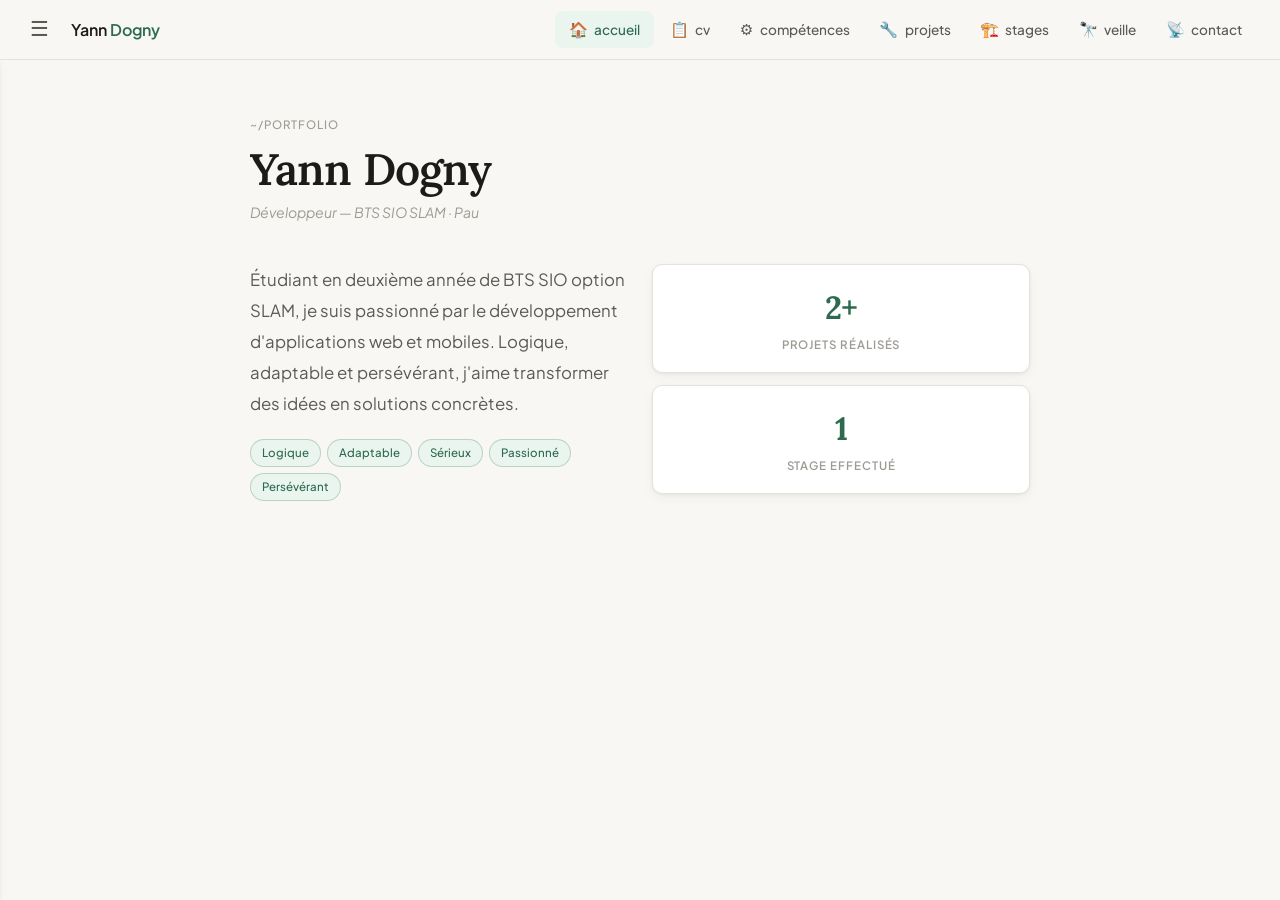
==== index.html @ 481c066d "site" ====
<!DOCTYPE html>
<html lang="fr">
<head>
  <meta charset="UTF-8"/>
  <meta name="viewport" content="width=device-width, initial-scale=1.0"/>
  <title>Portfolio — Yann Dogny</title>
  <link rel="stylesheet" href="style.css"/>

</head>
<body>

<!-- TOPBAR -->
<header class="topbar">
  <button class="sidebar-toggle" onclick="toggleSidebar()" aria-label="Menu">☰</button>
  <a href="index.html" class="topbar-brand">Yann <span>Dogny</span></a>
  <ul class="topbar-nav">
<li><a href="index.html" class="active"><span class="nav-icon">🏠</span>accueil</a></li>
<li><a href="pages/cv.html" class=""><span class="nav-icon">📋</span>cv</a></li>
<li><a href="pages/competences.html" class=""><span class="nav-icon">⚙️</span>compétences</a></li>
<li><a href="pages/projets.html" class=""><span class="nav-icon">🔧</span>projets</a></li>
<li><a href="pages/stages.html" class=""><span class="nav-icon">🏗️</span>stages</a></li>
<li><a href="pages/veille.html" class=""><span class="nav-icon">🔭</span>veille</a></li>
<li><a href="pages/contact.html" class=""><span class="nav-icon">📡</span>contact</a></li>
  </ul>
</header>

<!-- SIDEBAR OVERLAY -->
<div class="sidebar-overlay" id="overlay"></div>

<!-- SIDEBAR DRAWER -->
<nav class="sidebar" id="sidebar">
  <div class="sidebar-section-label">Navigation</div>
  <a href="index.html" class="nav-link active"><span>🏠</span> accueil</a>
<a href="pages/cv.html" class="nav-link"><span>📋</span> cv</a>
<a href="pages/competences.html" class="nav-link"><span>⚙️</span> compétences</a>
<a href="pages/projets.html" class="nav-link"><span>🔧</span> projets</a>
<a href="pages/stages.html" class="nav-link"><span>🏗️</span> stages</a>
<a href="pages/veille.html" class="nav-link"><span>🔭</span> veille</a>
<a href="pages/contact.html" class="nav-link"><span>📡</span> contact</a>

</nav>

<!-- MAIN -->
<main class="main">

  <div class="page-header" style="padding-top:1rem">
    <div class="breadcrumb">~/portfolio</div>
    <h1>Yann Dogny</h1>
    <p class="sub">Développeur — BTS SIO SLAM · Pau</p>
  </div>

  <div style="display:grid;grid-template-columns:1fr 1fr;gap:1.5rem;margin-bottom:2.5rem">
    <div>
      <p style="font-size:1.05rem;color:var(--ink2);line-height:1.85;margin-bottom:1.25rem">
        Étudiant en deuxième année de BTS SIO option SLAM, je suis passionné par le développement d'applications web et mobiles. Logique, adaptable et persévérant, j'aime transformer des idées en solutions concrètes.
      </p>
      <div class="tags">
        <span class="tag accent">Logique</span>
        <span class="tag accent">Adaptable</span>
        <span class="tag accent">Sérieux</span>
        <span class="tag accent">Passionné</span>
        <span class="tag accent">Persévérant</span>
      </div>
    </div>
    <div style="display:flex;flex-direction:column;gap:0.75rem">
      <div style="background:var(--bg2);border:1px solid var(--border);border-radius:var(--radius);padding:1.1rem 1.25rem;box-shadow:var(--shadow);text-align:center">
        <div style="font-size:2rem;font-weight:700;color:var(--accent);font-family:var(--serif);letter-spacing:-0.03em">2+</div>
        <div style="font-size:0.72rem;font-weight:600;text-transform:uppercase;letter-spacing:0.08em;color:var(--ink3);margin-top:0.15rem">Projets réalisés</div>
      </div>
      <div style="background:var(--bg2);border:1px solid var(--border);border-radius:var(--radius);padding:1.1rem 1.25rem;box-shadow:var(--shadow);text-align:center">
        <div style="font-size:2rem;font-weight:700;color:var(--accent);font-family:var(--serif);letter-spacing:-0.03em">1</div>
        <div style="font-size:0.72rem;font-weight:600;text-transform:uppercase;letter-spacing:0.08em;color:var(--ink3);margin-top:0.15rem">Stage effectué</div>
      </div>
    </div>
  </div>

  
</main>

<div class="toast" id="toast"></div>
<script>
function toggleSidebar(){
  document.getElementById('sidebar').classList.toggle('open');
  document.getElementById('overlay').classList.toggle('open');
}
document.getElementById('overlay').addEventListener('click',()=>{
  document.getElementById('sidebar').classList.remove('open');
  document.getElementById('overlay').classList.remove('open');
});
function showToast(msg){
  const t=document.getElementById('toast');
  t.textContent=msg; t.classList.add('show');
  setTimeout(()=>t.classList.remove('show'),2200);
}
function copyText(e,text){
  e.preventDefault(); e.stopPropagation();
  navigator.clipboard.writeText(text).then(()=>showToast('✓ Copié !'));
}
function toggleDetail(id){
  const el=document.getElementById('dp-'+id);
  const btn=el.previousElementSibling;
  el.classList.toggle('open');
  btn.innerHTML=el.classList.contains('open')?'✕ Fermer':'› Détails';
}
</script>
</body>
</html>
---- style.css ----
@import url('https://fonts.googleapis.com/css2?family=Plus+Jakarta+Sans:wght@300;400;500;600;700&family=Lora:ital,wght@0,400;0,600;1,400&display=swap');

*, *::before, *::after { box-sizing: border-box; margin: 0; padding: 0; }

:root {
  --bg:          #F8F7F4;
  --bg2:         #FFFFFF;
  --bg3:         #F0EEE9;
  --border:      #E5E2DB;
  --border2:     #D0CCC4;
  --ink:         #1C1B18;
  --ink2:        #5C5A55;
  --ink3:        #9E9B95;
  --accent:      #2D6A4F;
  --accent-bg:   #EBF5F0;
  --accent2:     #1B4332;
  --tag-bg:      #EDEAE4;
  --tag-text:    #4A4843;
  --sidebar-w:   240px;
  --topbar-h:    60px;
  --sans:        'Plus Jakarta Sans', system-ui, sans-serif;
  --serif:       'Lora', Georgia, serif;
  --radius:      10px;
  --shadow:      0 1px 3px rgba(28,27,24,0.06), 0 4px 12px rgba(28,27,24,0.04);
}

html { scroll-behavior: smooth; }
body {
  font-family: var(--sans);
  background: var(--bg);
  color: var(--ink);
  min-height: 100vh;
  font-size: 15px;
  line-height: 1.6;
  -webkit-font-smoothing: antialiased;
}

/* ───────────── TOPBAR ───────────── */
.topbar {
  position: fixed; top: 0; left: 0; right: 0; z-index: 200;
  height: var(--topbar-h);
  background: rgba(248,247,244,0.92);
  backdrop-filter: blur(10px);
  border-bottom: 1px solid var(--border);
  display: flex; align-items: center;
  padding: 0 1.5rem;
  gap: 1rem;
}
.topbar-brand {
  font-weight: 600;
  font-size: 1rem;
  color: var(--ink);
  text-decoration: none;
  white-space: nowrap;
}
.topbar-brand span { color: var(--accent); }
.topbar-nav {
  display: flex; align-items: center; gap: 0.15rem;
  list-style: none;
  margin-left: auto;
}
.topbar-nav a {
  display: inline-flex; align-items: center; gap: 0.4rem;
  padding: 0.4rem 0.85rem;
  font-size: 0.85rem; font-weight: 500;
  color: var(--ink2);
  text-decoration: none;
  border-radius: 8px;
  transition: background 0.15s, color 0.15s;
  white-space: nowrap;
}
.topbar-nav a:hover  { background: var(--bg3); color: var(--ink); }
.topbar-nav a.active { background: var(--accent-bg); color: var(--accent); }
.topbar-nav .nav-icon { font-size: 0.95rem; }

/* sidebar toggle btn (only on mobile) */
.sidebar-toggle {
  display: none;
  background: none; border: none; cursor: pointer;
  padding: 6px; color: var(--ink2);
  font-size: 1.3rem; line-height: 1;
  border-radius: 6px;
  transition: background 0.15s;
}
.sidebar-toggle:hover { background: var(--bg3); }

/* ───────────── SIDEBAR (mobile drawer) ───────────── */
.sidebar-overlay {
  display: none;
  position: fixed; inset: 0; z-index: 150;
  background: rgba(28,27,24,0.35);
  backdrop-filter: blur(2px);
}
.sidebar-overlay.open { display: block; }

.sidebar {
  position: fixed; top: var(--topbar-h); left: 0; bottom: 0;
  z-index: 160;
  width: var(--sidebar-w);
  background: var(--bg2);
  border-right: 1px solid var(--border);
  padding: 1.5rem 0.75rem;
  display: flex; flex-direction: column; gap: 0.25rem;
  transform: translateX(-100%);
  transition: transform 0.28s cubic-bezier(0.4,0,0.2,1);
  box-shadow: var(--shadow);
}
.sidebar.open { transform: translateX(0); }

.sidebar-section-label {
  font-size: 0.68rem; font-weight: 600;
  text-transform: uppercase; letter-spacing: 0.1em;
  color: var(--ink3); padding: 0.75rem 0.75rem 0.35rem;
}
.sidebar a {
  display: flex; align-items: center; gap: 0.6rem;
  padding: 0.55rem 0.75rem;
  font-size: 0.875rem; font-weight: 500;
  color: var(--ink2); text-decoration: none;
  border-radius: 8px;
  transition: background 0.15s, color 0.15s;
}
.sidebar a:hover  { background: var(--bg3); color: var(--ink); }
.sidebar a.active { background: var(--accent-bg); color: var(--accent); }

/* ───────────── MAIN LAYOUT ───────────── */
.main {
  padding-top: calc(var(--topbar-h) + 2.5rem);
  padding-bottom: 4rem;
  padding-left: 2.5rem;
  padding-right: 2.5rem;
  max-width: 860px;
  margin: 0 auto;
}

/* ───────────── PAGE HEADER ───────────── */
.page-header { margin-bottom: 2.5rem; }
.breadcrumb {
  font-size: 0.72rem; font-weight: 500;
  text-transform: uppercase; letter-spacing: 0.09em;
  color: var(--ink3); margin-bottom: 0.6rem;
}
.breadcrumb span { color: var(--accent); }
.page-header h1 {
  font-family: var(--serif);
  font-size: clamp(2rem, 5vw, 2.75rem);
  font-weight: 600; color: var(--ink);
  letter-spacing: -0.02em; line-height: 1.15;
  margin-bottom: 0.4rem;
}
.page-header .sub {
  font-size: 0.88rem; color: var(--ink3); font-style: italic;
}

/* ───────────── SECTION LABEL ───────────── */
.section-label {
  font-size: 0.7rem; font-weight: 600;
  text-transform: uppercase; letter-spacing: 0.1em;
  color: var(--ink3); margin-bottom: 1rem;
  display: flex; align-items: center; gap: 0.5rem;
}
.section-label::before { content: ''; width: 18px; height: 1.5px; background: var(--accent); border-radius: 2px; }

hr.soft { border: none; border-top: 1px solid var(--border); margin: 2.25rem 0; }

/* ───────────── CARDS ───────────── */
.card {
  background: var(--bg2);
  border: 1px solid var(--border);
  border-radius: var(--radius);
  padding: 1.5rem;
  box-shadow: var(--shadow);
}

/* ───────────── TAGS ───────────── */
.tags { display: flex; flex-wrap: wrap; gap: 0.35rem; }
.tag {
  font-size: 0.72rem; font-weight: 500;
  padding: 0.25rem 0.7rem;
  background: var(--tag-bg); color: var(--tag-text);
  border-radius: 100px;
  border: 1px solid var(--border);
}
.tag.accent { background: var(--accent-bg); color: var(--accent); border-color: rgba(45,106,79,0.25); }
.tag.blue   { background: #EBF0FB; color: #2D5DB5; border-color: rgba(45,93,181,0.2); }

/* ───────────── TIMELINE ───────────── */
.timeline { position: relative; padding-left: 1.5rem; }
.timeline::before { content:''; position:absolute; left:0; top:4px; bottom:0; width:1px; background:var(--border2); }
.tl-item { position:relative; margin-bottom:2rem; }
.tl-item::before {
  content:''; position:absolute; left:-1.5rem; top:5px;
  width:7px; height:7px; border-radius:50%;
  background:var(--accent); border:2px solid var(--bg);
  transform:translateX(-3px);
}
.tl-item .period { font-size:0.72rem; color:var(--ink3); font-weight:500; letter-spacing:0.04em; margin-bottom:0.3rem; }
.tl-item h3 { font-size:1rem; font-weight:600; color:var(--ink); margin-bottom:0.2rem; }
.tl-item .org { font-size:0.82rem; color:var(--ink3); margin-bottom:0.55rem; }
.tl-item p { font-size:0.85rem; color:var(--ink2); line-height:1.75; }
.ttype {
  display:inline-block; font-size:0.65rem; font-weight:600;
  letter-spacing:0.08em; text-transform:uppercase;
  padding:0.18rem 0.6rem; border-radius:100px; margin-bottom:0.5rem;
}
.ttype.edu { background:#EBF0FB; color:#2D5DB5; }
.ttype.exp { background:var(--accent-bg); color:var(--accent); }

/* ───────────── SKILL GRID ───────────── */
.skill-grid { display:grid; grid-template-columns:repeat(auto-fit,minmax(190px,1fr)); gap:1rem; }
.skill-block {
  background:var(--bg2); border:1px solid var(--border);
  border-radius:var(--radius); padding:1.25rem;
  box-shadow:var(--shadow);
}
.skill-block h3 {
  font-size:0.68rem; font-weight:600;
  text-transform:uppercase; letter-spacing:0.1em;
  color:var(--ink3); margin-bottom:0.8rem;
}

/* ───────────── ACCORDIONS ───────────── */
details {
  border:1px solid var(--border); border-radius:var(--radius);
  margin-bottom:0.6rem; overflow:hidden;
  background:var(--bg2); box-shadow:var(--shadow);
}
details[open] { border-color:var(--border2); }
summary {
  padding:0.9rem 1.25rem; cursor:pointer;
  font-size:0.875rem; font-weight:500; color:var(--ink2);
  display:flex; align-items:center; gap:0.6rem;
  list-style:none; user-select:none;
  transition:background 0.15s, color 0.15s;
}
summary:hover { background:var(--bg3); color:var(--ink); }
details[open] summary { color:var(--accent); background:var(--accent-bg); }
summary::before { content:'›'; font-size:1.1rem; color:var(--ink3); transition:transform 0.2s; display:inline-block; }
details[open] summary::before { transform:rotate(90deg); color:var(--accent); }
summary::-webkit-details-marker { display:none; }
.details-body {
  padding:1rem 1.25rem 1.25rem;
  border-top:1px solid var(--border);
  background:var(--bg2);
}
.details-body ul { list-style:none; padding:0; display:flex; flex-direction:column; gap:0.4rem; }
.details-body ul li {
  font-size:0.82rem; color:var(--ink2); line-height:1.5;
  display:flex; align-items:flex-start; gap:0.5rem;
}
.details-body ul li::before { content:'·'; color:var(--accent); font-size:1.2rem; line-height:1.2; flex-shrink:0; }
.used-in { margin-top:0.75rem; padding-top:0.75rem; border-top:1px dashed var(--border2); font-size:0.72rem; color:var(--ink3); }
.used-in span { color:var(--accent); font-weight:500; }

/* ───────────── PROJECT / STAGE CARDS ───────────── */
.project-card {
  background:var(--bg2); border:1px solid var(--border);
  border-radius:var(--radius); padding:1.5rem;
  box-shadow:var(--shadow);
  margin-bottom:1rem;
  transition:border-color 0.2s, box-shadow 0.2s;
}
.project-card:hover { border-color:var(--border2); box-shadow:0 4px 20px rgba(28,27,24,0.08); }
.project-card .pc-meta { font-size:0.7rem; color:var(--ink3); font-weight:500; letter-spacing:0.04em; margin-bottom:0.4rem; }
.project-card h3 { font-size:1.05rem; font-weight:600; color:var(--ink); margin-bottom:0.55rem; }
.project-card p { font-size:0.85rem; color:var(--ink2); line-height:1.75; margin-bottom:1rem; }
.expand-btn {
  display:inline-flex; align-items:center; gap:0.35rem;
  font-family:var(--sans); font-size:0.78rem; font-weight:500;
  color:var(--ink3); background:none; border:none; cursor:pointer;
  padding:0; margin-top:0.75rem;
  transition:color 0.15s;
}
.expand-btn:hover { color:var(--accent); }
.detail-panel {
  display:none; margin-top:1rem; padding-top:1rem;
  border-top:1px solid var(--border);
}
.detail-panel.open { display:block; }
.detail-panel h4 { font-size:0.7rem; font-weight:600; text-transform:uppercase; letter-spacing:0.1em; color:var(--ink3); margin-bottom:0.6rem; }
.detail-panel ul { list-style:none; padding:0; display:flex; flex-direction:column; gap:0.35rem; }
.detail-panel ul li { font-size:0.82rem; color:var(--ink2); display:flex; gap:0.5rem; line-height:1.55; }
.detail-panel ul li::before { content:'›'; color:var(--accent); font-size:1rem; flex-shrink:0; line-height:1.4; }

/* ───────────── LANG BARS ───────────── */
.lang-item { margin-bottom:1.25rem; }
.lang-item:last-child { margin-bottom:0; }
.lang-header { display:flex; justify-content:space-between; font-size:0.875rem; font-weight:500; margin-bottom:0.45rem; }
.lang-header .level { color:var(--ink3); font-weight:400; font-size:0.8rem; }
.lang-bar { height:3px; background:var(--border2); border-radius:3px; overflow:hidden; }
.lang-fill { height:100%; background:var(--accent); border-radius:3px; }

/* ───────────── INFO TABLE ───────────── */
.info-table { background:var(--bg2); border:1px solid var(--border); border-radius:var(--radius); overflow:hidden; box-shadow:var(--shadow); }
.info-row { display:flex; align-items:flex-start; gap:1rem; padding:0.85rem 1.25rem; border-bottom:1px solid var(--border); font-size:0.875rem; }
.info-row:last-child { border-bottom:none; }
.info-row .lbl { font-size:0.72rem; font-weight:600; text-transform:uppercase; letter-spacing:0.07em; color:var(--ink3); min-width:90px; padding-top:2px; }
.info-row .val { color:var(--ink); }
.info-row .val a { color:var(--accent); text-decoration:none; }
.info-row .val a:hover { text-decoration:underline; }

/* ───────────── CONTACT ───────────── */
.contact-links { display:flex; flex-direction:column; gap:0.75rem; }
.contact-link {
  display:flex; align-items:center; gap:1rem;
  background:var(--bg2); border:1px solid var(--border);
  border-radius:var(--radius); padding:1rem 1.25rem;
  text-decoration:none; color:inherit;
  box-shadow:var(--shadow);
  transition:border-color 0.2s, box-shadow 0.2s;
}
.contact-link:hover { border-color:var(--border2); box-shadow:0 4px 16px rgba(28,27,24,0.08); }
.cl-icon { font-size:1.2rem; width:32px; text-align:center; }
.cl-label { font-size:0.7rem; font-weight:600; text-transform:uppercase; letter-spacing:0.08em; color:var(--ink3); }
.cl-value { font-size:0.88rem; color:var(--ink); margin-top:0.1rem; }

/* ───────────── TOAST ───────────── */
.toast {
  position:fixed; bottom:1.5rem; right:1.5rem;
  background:var(--ink); color:#fff; font-size:0.78rem;
  padding:0.5rem 1rem; border-radius:8px;
  opacity:0; transform:translateY(6px);
  transition:all 0.22s; pointer-events:none; z-index:9999;
}
.toast.show { opacity:1; transform:translateY(0); }

/* ───────────── VEILLE ───────────── */
.source-grid { display:grid; grid-template-columns:repeat(auto-fit,minmax(200px,1fr)); gap:1rem; }
.source-card {
  background:var(--bg2); border:1px solid var(--border);
  border-radius:var(--radius); padding:1.25rem;
  box-shadow:var(--shadow); display:flex; flex-direction:column; gap:0.5rem;
}
.source-card:hover { border-color:var(--border2); }
.source-card h4 { font-size:0.9rem; font-weight:600; color:var(--ink); }
.source-card p { font-size:0.8rem; color:var(--ink2); line-height:1.65; flex:1; }
.source-card .src-type { font-size:0.68rem; font-weight:600; text-transform:uppercase; letter-spacing:0.08em; color:var(--ink3); }
.method-list { display:flex; flex-direction:column; gap:0.6rem; }
.method-step {
  display:flex; gap:1rem; align-items:flex-start;
  background:var(--bg2); border:1px solid var(--border);
  border-radius:var(--radius); padding:0.9rem 1.1rem;
  box-shadow:var(--shadow);
}
.step-num { font-size:0.7rem; font-weight:700; color:var(--accent); min-width:24px; padding-top:2px; }
.step-content h4 { font-size:0.875rem; font-weight:600; color:var(--ink); margin-bottom:0.2rem; }
.step-content p { font-size:0.8rem; color:var(--ink2); line-height:1.65; }

/* ───────────── RESPONSIVE ───────────── */
@media (max-width:768px) {
  .topbar-nav { display:none; }
  .sidebar-toggle { display:flex; align-items:center; justify-content:center; }
  .main { padding-left:1.25rem; padding-right:1.25rem; }
}
@media (min-width:769px) {
  .sidebar-toggle { display:flex; align-items:center; justify-content:center; }
}

/* shared JS toggle helper */
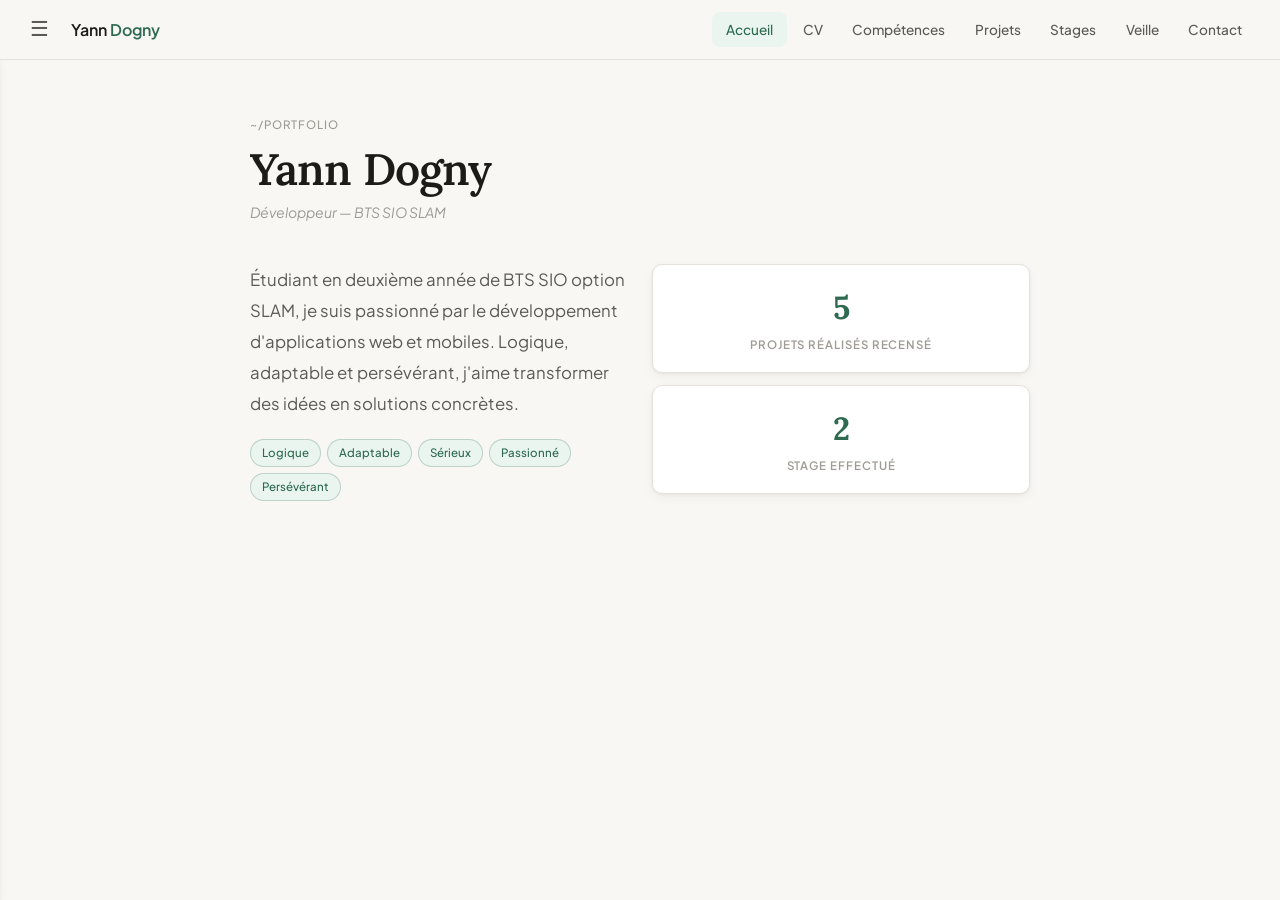
==== commit ace0ce24: "sitev2" ====
--- a/index.html
+++ b/index.html
@@ -3,7 +3,7 @@
 <head>
   <meta charset="UTF-8"/>
   <meta name="viewport" content="width=device-width, initial-scale=1.0"/>
-  <title>Portfolio — Yann Dogny</title>
+  <title>Portfolio Yann Dogny</title>
   <link rel="stylesheet" href="style.css"/>
 
 </head>
@@ -14,13 +14,13 @@
   <button class="sidebar-toggle" onclick="toggleSidebar()" aria-label="Menu">☰</button>
   <a href="index.html" class="topbar-brand">Yann <span>Dogny</span></a>
   <ul class="topbar-nav">
-<li><a href="index.html" class="active"><span class="nav-icon">🏠</span>accueil</a></li>
-<li><a href="pages/cv.html" class=""><span class="nav-icon">📋</span>cv</a></li>
-<li><a href="pages/competences.html" class=""><span class="nav-icon">⚙️</span>compétences</a></li>
-<li><a href="pages/projets.html" class=""><span class="nav-icon">🔧</span>projets</a></li>
-<li><a href="pages/stages.html" class=""><span class="nav-icon">🏗️</span>stages</a></li>
-<li><a href="pages/veille.html" class=""><span class="nav-icon">🔭</span>veille</a></li>
-<li><a href="pages/contact.html" class=""><span class="nav-icon">📡</span>contact</a></li>
+<li><a href="index.html" class="active">Accueil</a></li>
+<li><a href="pages/cv.html" class="">CV</a></li>
+<li><a href="pages/competences.html" class="">Compétences</a></li>
+<li><a href="pages/projets.html" class="">Projets</a></li>
+<li><a href="pages/stages.html" class="">Stages</a></li>
+<li><a href="pages/veille.html" class="">Veille</a></li>
+<li><a href="pages/contact.html" class="">Contact</a></li>
   </ul>
 </header>
 
@@ -30,13 +30,13 @@
 <!-- SIDEBAR DRAWER -->
 <nav class="sidebar" id="sidebar">
   <div class="sidebar-section-label">Navigation</div>
-  <a href="index.html" class="nav-link active"><span>🏠</span> accueil</a>
-<a href="pages/cv.html" class="nav-link"><span>📋</span> cv</a>
-<a href="pages/competences.html" class="nav-link"><span>⚙️</span> compétences</a>
-<a href="pages/projets.html" class="nav-link"><span>🔧</span> projets</a>
-<a href="pages/stages.html" class="nav-link"><span>🏗️</span> stages</a>
-<a href="pages/veille.html" class="nav-link"><span>🔭</span> veille</a>
-<a href="pages/contact.html" class="nav-link"><span>📡</span> contact</a>
+  <a href="index.html" class="nav-link active">Accueil</a>
+<a href="pages/cv.html" class="nav-link">CV</a>
+<a href="pages/competences.html" class="nav-link">Compétences</a>
+<a href="pages/projets.html" class="nav-link">Projets</a>
+<a href="pages/stages.html" class="nav-link">Stages</a>
+<a href="pages/veille.html" class="nav-link">Veille</a>
+<a href="pages/contact.html" class="nav-link">Contact</a>
 
 </nav>
 
@@ -46,7 +46,7 @@
   <div class="page-header" style="padding-top:1rem">
     <div class="breadcrumb">~/portfolio</div>
     <h1>Yann Dogny</h1>
-    <p class="sub">Développeur — BTS SIO SLAM · Pau</p>
+    <p class="sub">Développeur — BTS SIO SLAM</p>
   </div>
 
   <div style="display:grid;grid-template-columns:1fr 1fr;gap:1.5rem;margin-bottom:2.5rem">
@@ -64,11 +64,11 @@
     </div>
     <div style="display:flex;flex-direction:column;gap:0.75rem">
       <div style="background:var(--bg2);border:1px solid var(--border);border-radius:var(--radius);padding:1.1rem 1.25rem;box-shadow:var(--shadow);text-align:center">
-        <div style="font-size:2rem;font-weight:700;color:var(--accent);font-family:var(--serif);letter-spacing:-0.03em">2+</div>
-        <div style="font-size:0.72rem;font-weight:600;text-transform:uppercase;letter-spacing:0.08em;color:var(--ink3);margin-top:0.15rem">Projets réalisés</div>
+        <div style="font-size:2rem;font-weight:700;color:var(--accent);font-family:var(--serif);letter-spacing:-0.03em">5</div>
+        <div style="font-size:0.72rem;font-weight:600;text-transform:uppercase;letter-spacing:0.08em;color:var(--ink3);margin-top:0.15rem">Projets réalisés recensé</div>
       </div>
       <div style="background:var(--bg2);border:1px solid var(--border);border-radius:var(--radius);padding:1.1rem 1.25rem;box-shadow:var(--shadow);text-align:center">
-        <div style="font-size:2rem;font-weight:700;color:var(--accent);font-family:var(--serif);letter-spacing:-0.03em">1</div>
+        <div style="font-size:2rem;font-weight:700;color:var(--accent);font-family:var(--serif);letter-spacing:-0.03em">2</div>
         <div style="font-size:0.72rem;font-weight:600;text-transform:uppercase;letter-spacing:0.08em;color:var(--ink3);margin-top:0.15rem">Stage effectué</div>
       </div>
     </div>
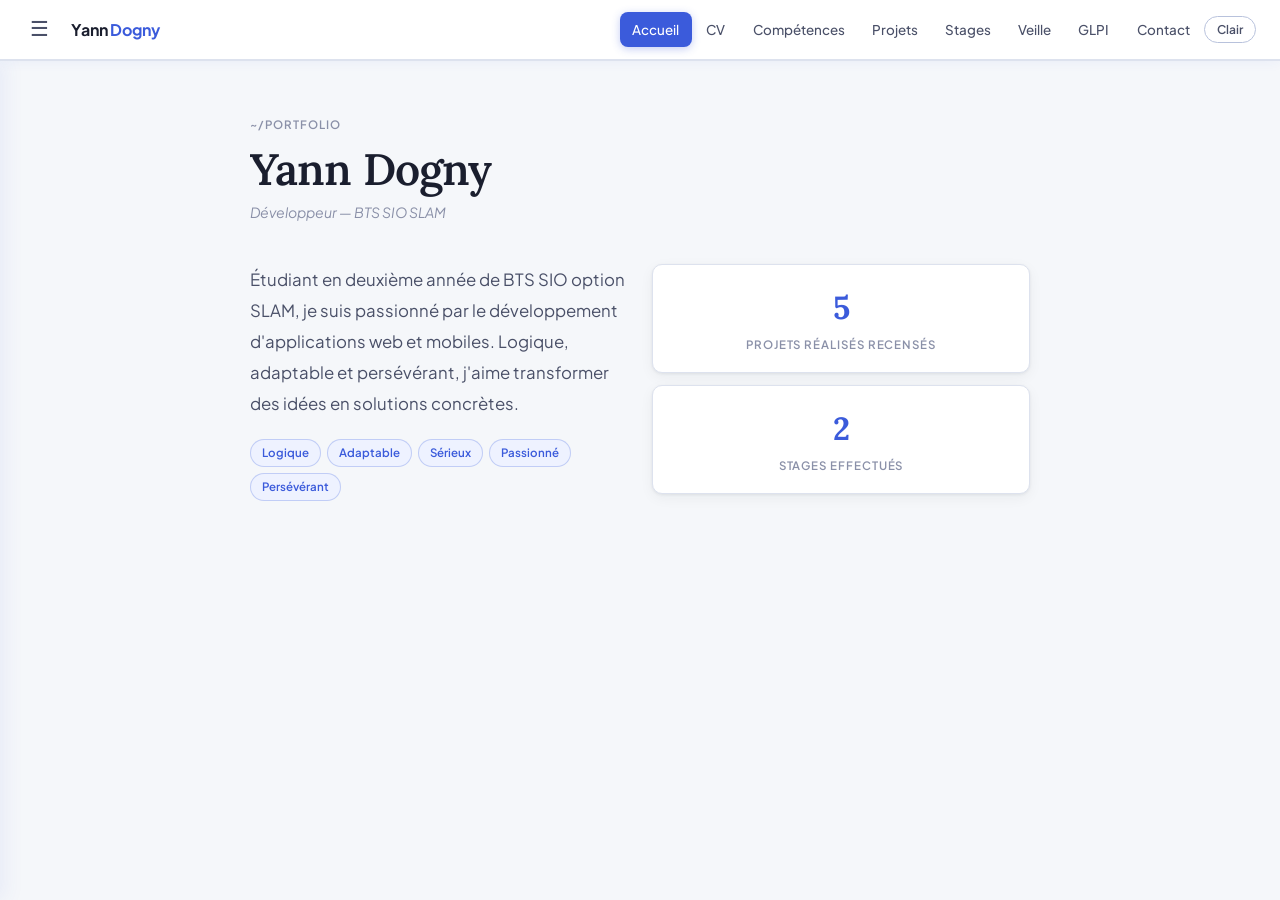
==== commit fbf20a44: "sitev3" ====
--- a/index.html
+++ b/index.html
@@ -13,14 +13,18 @@
 <header class="topbar">
   <button class="sidebar-toggle" onclick="toggleSidebar()" aria-label="Menu">☰</button>
   <a href="index.html" class="topbar-brand">Yann <span>Dogny</span></a>
-  <ul class="topbar-nav">
-<li><a href="index.html" class="active">Accueil</a></li>
-<li><a href="pages/cv.html" class="">CV</a></li>
-<li><a href="pages/competences.html" class="">Compétences</a></li>
-<li><a href="pages/projets.html" class="">Projets</a></li>
-<li><a href="pages/stages.html" class="">Stages</a></li>
-<li><a href="pages/veille.html" class="">Veille</a></li>
-<li><a href="pages/contact.html" class="">Contact</a></li>
+    <ul class="topbar-nav">
+    <li><a href="index.html" class="active">Accueil</a></li>
+    <li><a href="pages/cv.html" class="">CV</a></li>
+    <li><a href="pages/competences.html" class="">Compétences</a></li>
+    <li><a href="pages/projets.html" class="">Projets</a></li>
+    <li><a href="pages/stages.html" class="">Stages</a></li>
+    <li><a href="pages/veille.html" class="">Veille</a></li>
+    <li><a href="pages/glpi.html" class="">GLPI</a></li>
+    <li><a href="pages/contact.html" class="">Contact</a></li>
+  <button class="theme-toggle" onclick="toggleTheme()" id="topbar-theme-btn" aria-label="Changer le thème">
+    <span class="toggle-label" id="topbar-theme-label">Clair</span>
+  </button>
   </ul>
 </header>
 
@@ -29,14 +33,22 @@
 
 <!-- SIDEBAR DRAWER -->
 <nav class="sidebar" id="sidebar">
-  <div class="sidebar-section-label">Navigation</div>
+    <div class="sidebar-section-label">Navigation</div>
   <a href="index.html" class="nav-link active">Accueil</a>
-<a href="pages/cv.html" class="nav-link">CV</a>
-<a href="pages/competences.html" class="nav-link">Compétences</a>
-<a href="pages/projets.html" class="nav-link">Projets</a>
-<a href="pages/stages.html" class="nav-link">Stages</a>
-<a href="pages/veille.html" class="nav-link">Veille</a>
-<a href="pages/contact.html" class="nav-link">Contact</a>
+  <a href="pages/cv.html" class="nav-link">CV</a>
+  <a href="pages/competences.html" class="nav-link">Compétences</a>
+  <a href="pages/projets.html" class="nav-link">Projets</a>
+  <a href="pages/stages.html" class="nav-link">Stages</a>
+  <a href="pages/veille.html" class="nav-link">Veille</a>
+  <a href="pages/glpi.html" class="nav-link">GLPI</a>
+  <a href="pages/contact.html" class="nav-link">Contact</a>
+
+
+  <div class="sidebar-divider"></div>
+  <button class="sidebar-theme-toggle" onclick="toggleTheme()" id="sidebar-theme-btn" aria-label="Changer le thème">
+    <span id="sidebar-theme-label">Mode sombre</span>
+    <span class="tgl-track"><span class="tgl-thumb"></span></span>
+  </button>
 
 </nav>
 
@@ -65,11 +77,11 @@
     <div style="display:flex;flex-direction:column;gap:0.75rem">
       <div style="background:var(--bg2);border:1px solid var(--border);border-radius:var(--radius);padding:1.1rem 1.25rem;box-shadow:var(--shadow);text-align:center">
         <div style="font-size:2rem;font-weight:700;color:var(--accent);font-family:var(--serif);letter-spacing:-0.03em">5</div>
-        <div style="font-size:0.72rem;font-weight:600;text-transform:uppercase;letter-spacing:0.08em;color:var(--ink3);margin-top:0.15rem">Projets réalisés recensé</div>
+        <div style="font-size:0.72rem;font-weight:600;text-transform:uppercase;letter-spacing:0.08em;color:var(--ink3);margin-top:0.15rem">Projets réalisés recensés</div>
       </div>
       <div style="background:var(--bg2);border:1px solid var(--border);border-radius:var(--radius);padding:1.1rem 1.25rem;box-shadow:var(--shadow);text-align:center">
         <div style="font-size:2rem;font-weight:700;color:var(--accent);font-family:var(--serif);letter-spacing:-0.03em">2</div>
-        <div style="font-size:0.72rem;font-weight:600;text-transform:uppercase;letter-spacing:0.08em;color:var(--ink3);margin-top:0.15rem">Stage effectué</div>
+        <div style="font-size:0.72rem;font-weight:600;text-transform:uppercase;letter-spacing:0.08em;color:var(--ink3);margin-top:0.15rem">Stages effectués</div>
       </div>
     </div>
   </div>
@@ -79,6 +91,32 @@
 
 <div class="toast" id="toast"></div>
 <script>
+/* ── Theme ── */
+(function(){
+  const saved = localStorage.getItem('theme');
+  if(saved === 'dark' || (!saved && window.matchMedia('(prefers-color-scheme: dark)').matches)){
+    document.documentElement.setAttribute('data-theme','dark');
+  }
+})();
+
+function syncThemeButtons(){
+  const dark = document.documentElement.getAttribute('data-theme') === 'dark';
+  const tl = document.getElementById('topbar-theme-label');
+  const sl = document.getElementById('sidebar-theme-label');
+  if(tl){ tl.textContent = dark ? 'Sombre' : 'Clair'; }
+  if(sl){ sl.textContent = dark ? 'Mode clair' : 'Mode sombre'; }
+}
+
+function toggleTheme(){
+  const dark = document.documentElement.getAttribute('data-theme') === 'dark';
+  document.documentElement.setAttribute('data-theme', dark ? 'light' : 'dark');
+  localStorage.setItem('theme', dark ? 'light' : 'dark');
+  syncThemeButtons();
+}
+
+document.addEventListener('DOMContentLoaded', syncThemeButtons);
+
+/* ── Sidebar ── */
 function toggleSidebar(){
   document.getElementById('sidebar').classList.toggle('open');
   document.getElementById('overlay').classList.toggle('open');
@@ -87,6 +125,8 @@
   document.getElementById('sidebar').classList.remove('open');
   document.getElementById('overlay').classList.remove('open');
 });
+
+/* ── Toast / copy ── */
 function showToast(msg){
   const t=document.getElementById('toast');
   t.textContent=msg; t.classList.add('show');
--- a/style.css
+++ b/style.css
@@ -3,25 +3,48 @@
 *, *::before, *::after { box-sizing: border-box; margin: 0; padding: 0; }
 
 :root {
-  --bg:          #F8F7F4;
+  /* ── Palette principale ── */
+  --bg:          #F5F7FA;
   --bg2:         #FFFFFF;
-  --bg3:         #F0EEE9;
-  --border:      #E5E2DB;
-  --border2:     #D0CCC4;
-  --ink:         #1C1B18;
-  --ink2:        #5C5A55;
-  --ink3:        #9E9B95;
-  --accent:      #2D6A4F;
-  --accent-bg:   #EBF5F0;
-  --accent2:     #1B4332;
-  --tag-bg:      #EDEAE4;
-  --tag-text:    #4A4843;
+  --bg3:         #EEF1F7;
+  --border:      #DDE2EE;
+  --border2:     #B8C2DC;
+
+  /* ── Texte ── */
+  --ink:         #1A1E2E;
+  --ink2:        #4A5068;
+  --ink3:        #8A90A8;
+
+  /* ── Accent principal : bleu indigo ── */
+  --accent:      #3B5BDB;
+  --accent-bg:   #EEF2FF;
+  --accent2:     #1E40AF;
+
+  /* ── Accent secondaire : violet ── */
+  --purple:      #7C3AED;
+  --purple-bg:   #F3EEFF;
+
+  /* ── Accent tertiaire : teal ── */
+  --teal:        #0E9488;
+  --teal-bg:     #ECFDF8;
+
+  /* ── Blocs compétences ── */
+  --bloc1-bg:    #EEF2FF;  --bloc1-txt: #3B5BDB;
+  --bloc2-bg:    #ECFDF8;  --bloc2-txt: #0E9488;
+  --bloc3-bg:    #FFF7ED;  --bloc3-txt: #C2410C;
+
+  /* ── Tags ── */
+  --tag-bg:      #EEF1F7;
+  --tag-text:    #3B4468;
+
+  /* ── Misc ── */
   --sidebar-w:   240px;
   --topbar-h:    60px;
   --sans:        'Plus Jakarta Sans', system-ui, sans-serif;
   --serif:       'Lora', Georgia, serif;
   --radius:      10px;
-  --shadow:      0 1px 3px rgba(28,27,24,0.06), 0 4px 12px rgba(28,27,24,0.04);
+  --shadow:      0 1px 3px rgba(26,30,46,0.07), 0 4px 14px rgba(26,30,46,0.05);
+  --shadow-md:   0 4px 20px rgba(59,91,219,0.10);
 }
 
 html { scroll-behavior: smooth; }
@@ -39,41 +62,47 @@
 .topbar {
   position: fixed; top: 0; left: 0; right: 0; z-index: 200;
   height: var(--topbar-h);
-  background: rgba(248,247,244,0.92);
-  backdrop-filter: blur(10px);
+  background: rgba(255,255,255,0.94);
+  backdrop-filter: blur(12px);
   border-bottom: 1px solid var(--border);
   display: flex; align-items: center;
   padding: 0 1.5rem;
   gap: 1rem;
+  box-shadow: 0 1px 0 var(--border), 0 2px 12px rgba(59,91,219,0.06);
 }
 .topbar-brand {
-  font-weight: 600;
+  font-weight: 700;
   font-size: 1rem;
   color: var(--ink);
   text-decoration: none;
   white-space: nowrap;
+  letter-spacing: -0.01em;
 }
 .topbar-brand span { color: var(--accent); }
+
 .topbar-nav {
-  display: flex; align-items: center; gap: 0.15rem;
+  display: flex; align-items: center; gap: 0.1rem;
   list-style: none;
   margin-left: auto;
 }
 .topbar-nav a {
-  display: inline-flex; align-items: center; gap: 0.4rem;
-  padding: 0.4rem 0.85rem;
-  font-size: 0.85rem; font-weight: 500;
+  display: inline-flex; align-items: center;
+  padding: 0.4rem 0.8rem;
+  font-size: 0.84rem; font-weight: 500;
   color: var(--ink2);
   text-decoration: none;
   border-radius: 8px;
   transition: background 0.15s, color 0.15s;
   white-space: nowrap;
 }
-.topbar-nav a:hover  { background: var(--bg3); color: var(--ink); }
-.topbar-nav a.active { background: var(--accent-bg); color: var(--accent); }
-.topbar-nav .nav-icon { font-size: 0.95rem; }
-
-/* sidebar toggle btn (only on mobile) */
+.topbar-nav a:hover  { background: var(--accent-bg); color: var(--accent); }
+.topbar-nav a.active {
+  background: var(--accent);
+  color: #fff;
+  box-shadow: 0 2px 8px rgba(59,91,219,0.30);
+}
+
+/* sidebar toggle */
 .sidebar-toggle {
   display: none;
   background: none; border: none; cursor: pointer;
@@ -84,12 +113,12 @@
 }
 .sidebar-toggle:hover { background: var(--bg3); }
 
-/* ───────────── SIDEBAR (mobile drawer) ───────────── */
+/* ───────────── SIDEBAR ───────────── */
 .sidebar-overlay {
   display: none;
   position: fixed; inset: 0; z-index: 150;
-  background: rgba(28,27,24,0.35);
-  backdrop-filter: blur(2px);
+  background: rgba(26,30,46,0.35);
+  backdrop-filter: blur(3px);
 }
 .sidebar-overlay.open { display: block; }
 
@@ -99,31 +128,35 @@
   width: var(--sidebar-w);
   background: var(--bg2);
   border-right: 1px solid var(--border);
-  padding: 1.5rem 0.75rem;
-  display: flex; flex-direction: column; gap: 0.25rem;
+  padding: 1.25rem 0.75rem;
+  display: flex; flex-direction: column; gap: 0.2rem;
   transform: translateX(-100%);
   transition: transform 0.28s cubic-bezier(0.4,0,0.2,1);
-  box-shadow: var(--shadow);
+  box-shadow: 4px 0 20px rgba(59,91,219,0.08);
 }
 .sidebar.open { transform: translateX(0); }
 
 .sidebar-section-label {
-  font-size: 0.68rem; font-weight: 600;
-  text-transform: uppercase; letter-spacing: 0.1em;
-  color: var(--ink3); padding: 0.75rem 0.75rem 0.35rem;
+  font-size: 0.67rem; font-weight: 700;
+  text-transform: uppercase; letter-spacing: 0.12em;
+  color: var(--ink3); padding: 0.5rem 0.75rem 0.35rem;
 }
 .sidebar a {
-  display: flex; align-items: center; gap: 0.6rem;
-  padding: 0.55rem 0.75rem;
+  display: flex; align-items: center;
+  padding: 0.52rem 0.75rem;
   font-size: 0.875rem; font-weight: 500;
   color: var(--ink2); text-decoration: none;
   border-radius: 8px;
   transition: background 0.15s, color 0.15s;
 }
-.sidebar a:hover  { background: var(--bg3); color: var(--ink); }
-.sidebar a.active { background: var(--accent-bg); color: var(--accent); }
-
-/* ───────────── MAIN LAYOUT ───────────── */
+.sidebar a:hover  { background: var(--accent-bg); color: var(--accent); }
+.sidebar a.active {
+  background: var(--accent);
+  color: #fff;
+  box-shadow: 0 2px 8px rgba(59,91,219,0.25);
+}
+
+/* ───────────── MAIN ───────────── */
 .main {
   padding-top: calc(var(--topbar-h) + 2.5rem);
   padding-bottom: 4rem;
@@ -136,7 +169,7 @@
 /* ───────────── PAGE HEADER ───────────── */
 .page-header { margin-bottom: 2.5rem; }
 .breadcrumb {
-  font-size: 0.72rem; font-weight: 500;
+  font-size: 0.72rem; font-weight: 600;
   text-transform: uppercase; letter-spacing: 0.09em;
   color: var(--ink3); margin-bottom: 0.6rem;
 }
@@ -154,12 +187,15 @@
 
 /* ───────────── SECTION LABEL ───────────── */
 .section-label {
-  font-size: 0.7rem; font-weight: 600;
-  text-transform: uppercase; letter-spacing: 0.1em;
-  color: var(--ink3); margin-bottom: 1rem;
+  font-size: 0.7rem; font-weight: 700;
+  text-transform: uppercase; letter-spacing: 0.11em;
+  color: var(--accent); margin-bottom: 1rem;
   display: flex; align-items: center; gap: 0.5rem;
 }
-.section-label::before { content: ''; width: 18px; height: 1.5px; background: var(--accent); border-radius: 2px; }
+.section-label::before {
+  content: ''; width: 18px; height: 2px;
+  background: var(--accent); border-radius: 2px;
+}
 
 hr.soft { border: none; border-top: 1px solid var(--border); margin: 2.25rem 0; }
 
@@ -175,126 +211,185 @@
 /* ───────────── TAGS ───────────── */
 .tags { display: flex; flex-wrap: wrap; gap: 0.35rem; }
 .tag {
-  font-size: 0.72rem; font-weight: 500;
+  font-size: 0.72rem; font-weight: 600;
   padding: 0.25rem 0.7rem;
   background: var(--tag-bg); color: var(--tag-text);
   border-radius: 100px;
   border: 1px solid var(--border);
 }
-.tag.accent { background: var(--accent-bg); color: var(--accent); border-color: rgba(45,106,79,0.25); }
-.tag.blue   { background: #EBF0FB; color: #2D5DB5; border-color: rgba(45,93,181,0.2); }
+.tag.accent { background: var(--accent-bg); color: var(--accent); border-color: rgba(59,91,219,0.25); }
+.tag.blue   { background: var(--purple-bg); color: var(--purple); border-color: rgba(124,58,237,0.2); }
 
 /* ───────────── TIMELINE ───────────── */
 .timeline { position: relative; padding-left: 1.5rem; }
-.timeline::before { content:''; position:absolute; left:0; top:4px; bottom:0; width:1px; background:var(--border2); }
+.timeline::before { content:''; position:absolute; left:0; top:4px; bottom:0; width:2px; background: linear-gradient(to bottom, var(--accent), var(--border)); border-radius:2px; }
 .tl-item { position:relative; margin-bottom:2rem; }
 .tl-item::before {
   content:''; position:absolute; left:-1.5rem; top:5px;
-  width:7px; height:7px; border-radius:50%;
-  background:var(--accent); border:2px solid var(--bg);
+  width:8px; height:8px; border-radius:50%;
+  background: var(--accent); border:2px solid var(--bg2);
   transform:translateX(-3px);
-}
-.tl-item .period { font-size:0.72rem; color:var(--ink3); font-weight:500; letter-spacing:0.04em; margin-bottom:0.3rem; }
+  box-shadow: 0 0 0 3px var(--accent-bg);
+}
+.tl-item .period { font-size:0.72rem; color:var(--accent); font-weight:600; letter-spacing:0.04em; margin-bottom:0.3rem; }
 .tl-item h3 { font-size:1rem; font-weight:600; color:var(--ink); margin-bottom:0.2rem; }
 .tl-item .org { font-size:0.82rem; color:var(--ink3); margin-bottom:0.55rem; }
 .tl-item p { font-size:0.85rem; color:var(--ink2); line-height:1.75; }
 .ttype {
-  display:inline-block; font-size:0.65rem; font-weight:600;
-  letter-spacing:0.08em; text-transform:uppercase;
-  padding:0.18rem 0.6rem; border-radius:100px; margin-bottom:0.5rem;
-}
-.ttype.edu { background:#EBF0FB; color:#2D5DB5; }
-.ttype.exp { background:var(--accent-bg); color:var(--accent); }
+  display:inline-block; font-size:0.65rem; font-weight:700;
+  letter-spacing:0.09em; text-transform:uppercase;
+  padding:0.18rem 0.65rem; border-radius:100px; margin-bottom:0.5rem;
+}
+.ttype.edu { background: var(--accent-bg); color: var(--accent); }
+.ttype.exp { background: var(--teal-bg); color: var(--teal); }
 
 /* ───────────── SKILL GRID ───────────── */
 .skill-grid { display:grid; grid-template-columns:repeat(auto-fit,minmax(190px,1fr)); gap:1rem; }
 .skill-block {
-  background:var(--bg2); border:1px solid var(--border);
-  border-radius:var(--radius); padding:1.25rem;
-  box-shadow:var(--shadow);
+  background: var(--bg2); border: 1px solid var(--border);
+  border-radius: var(--radius); padding: 1.25rem;
+  box-shadow: var(--shadow);
+  border-top: 3px solid var(--accent);
 }
 .skill-block h3 {
-  font-size:0.68rem; font-weight:600;
-  text-transform:uppercase; letter-spacing:0.1em;
-  color:var(--ink3); margin-bottom:0.8rem;
+  font-size: 0.68rem; font-weight: 700;
+  text-transform: uppercase; letter-spacing: 0.11em;
+  color: var(--accent); margin-bottom: 0.8rem;
 }
 
 /* ───────────── ACCORDIONS ───────────── */
 details {
-  border:1px solid var(--border); border-radius:var(--radius);
-  margin-bottom:0.6rem; overflow:hidden;
-  background:var(--bg2); box-shadow:var(--shadow);
-}
-details[open] { border-color:var(--border2); }
+  border: 1px solid var(--border); border-radius: var(--radius);
+  margin-bottom: 0.6rem; overflow: hidden;
+  background: var(--bg2); box-shadow: var(--shadow);
+}
+details[open] { border-color: var(--accent); box-shadow: var(--shadow-md); }
 summary {
-  padding:0.9rem 1.25rem; cursor:pointer;
-  font-size:0.875rem; font-weight:500; color:var(--ink2);
-  display:flex; align-items:center; gap:0.6rem;
-  list-style:none; user-select:none;
-  transition:background 0.15s, color 0.15s;
-}
-summary:hover { background:var(--bg3); color:var(--ink); }
-details[open] summary { color:var(--accent); background:var(--accent-bg); }
+  padding: 0.9rem 1.25rem; cursor: pointer;
+  font-size: 0.875rem; font-weight: 500; color: var(--ink2);
+  display: flex; align-items: center; gap: 0.6rem;
+  list-style: none; user-select: none;
+  transition: background 0.15s, color 0.15s;
+}
+summary:hover { background: var(--accent-bg); color: var(--accent); }
+details[open] summary { color: var(--accent); background: var(--accent-bg); font-weight: 600; }
 summary::before { content:'›'; font-size:1.1rem; color:var(--ink3); transition:transform 0.2s; display:inline-block; }
 details[open] summary::before { transform:rotate(90deg); color:var(--accent); }
 summary::-webkit-details-marker { display:none; }
 .details-body {
-  padding:1rem 1.25rem 1.25rem;
-  border-top:1px solid var(--border);
-  background:var(--bg2);
+  padding: 1rem 1.25rem 1.25rem;
+  border-top: 1px solid var(--border);
 }
 .details-body ul { list-style:none; padding:0; display:flex; flex-direction:column; gap:0.4rem; }
 .details-body ul li {
   font-size:0.82rem; color:var(--ink2); line-height:1.5;
   display:flex; align-items:flex-start; gap:0.5rem;
 }
-.details-body ul li::before { content:'·'; color:var(--accent); font-size:1.2rem; line-height:1.2; flex-shrink:0; }
-.used-in { margin-top:0.75rem; padding-top:0.75rem; border-top:1px dashed var(--border2); font-size:0.72rem; color:var(--ink3); }
-.used-in span { color:var(--accent); font-weight:500; }
+.details-body ul li::before { content:'·'; color:var(--accent); font-size:1.3rem; line-height:1.1; flex-shrink:0; }
+.used-in {
+  margin-top:0.85rem; padding-top:0.75rem;
+  border-top: 1px dashed var(--border2);
+  font-size:0.72rem; color:var(--ink3);
+  display: flex; align-items: flex-start; gap: 0.4rem;
+}
+.used-in::before { content: '→'; color: var(--accent); font-size: 0.8rem; flex-shrink:0; padding-top:1px; }
+.used-in span { color: var(--accent); font-weight: 600; }
 
 /* ───────────── PROJECT / STAGE CARDS ───────────── */
 .project-card {
-  background:var(--bg2); border:1px solid var(--border);
-  border-radius:var(--radius); padding:1.5rem;
-  box-shadow:var(--shadow);
-  margin-bottom:1rem;
-  transition:border-color 0.2s, box-shadow 0.2s;
-}
-.project-card:hover { border-color:var(--border2); box-shadow:0 4px 20px rgba(28,27,24,0.08); }
-.project-card .pc-meta { font-size:0.7rem; color:var(--ink3); font-weight:500; letter-spacing:0.04em; margin-bottom:0.4rem; }
-.project-card h3 { font-size:1.05rem; font-weight:600; color:var(--ink); margin-bottom:0.55rem; }
+  background: var(--bg2); border: 1px solid var(--border);
+  border-radius: var(--radius); padding: 1.5rem;
+  box-shadow: var(--shadow); margin-bottom: 1rem;
+  border-left: 4px solid var(--accent);
+  transition: border-color 0.2s, box-shadow 0.2s, transform 0.15s;
+}
+.project-card:hover { box-shadow: var(--shadow-md); transform: translateY(-2px); }
+.project-card .pc-meta { font-size:0.7rem; color:var(--accent); font-weight:600; letter-spacing:0.05em; margin-bottom:0.4rem; }
+.project-card h3 { font-size:1.05rem; font-weight:700; color:var(--ink); margin-bottom:0.55rem; }
 .project-card p { font-size:0.85rem; color:var(--ink2); line-height:1.75; margin-bottom:1rem; }
+
 .expand-btn {
-  display:inline-flex; align-items:center; gap:0.35rem;
-  font-family:var(--sans); font-size:0.78rem; font-weight:500;
-  color:var(--ink3); background:none; border:none; cursor:pointer;
-  padding:0; margin-top:0.75rem;
-  transition:color 0.15s;
-}
-.expand-btn:hover { color:var(--accent); }
+  display: inline-flex; align-items: center; gap: 0.4rem;
+  font-family: var(--sans); font-size: 0.78rem; font-weight: 600;
+  color: var(--accent); background: var(--accent-bg);
+  border: 1px solid rgba(59,91,219,0.25); border-radius: 6px;
+  cursor: pointer; padding: 0.3rem 0.8rem; margin-top: 0.75rem;
+  transition: background 0.15s, box-shadow 0.15s;
+}
+.expand-btn:hover { background: var(--accent); color: #fff; box-shadow: 0 2px 8px rgba(59,91,219,0.25); }
+
 .detail-panel {
   display:none; margin-top:1rem; padding-top:1rem;
   border-top:1px solid var(--border);
 }
 .detail-panel.open { display:block; }
-.detail-panel h4 { font-size:0.7rem; font-weight:600; text-transform:uppercase; letter-spacing:0.1em; color:var(--ink3); margin-bottom:0.6rem; }
+.detail-panel h4 {
+  font-size:0.7rem; font-weight:700;
+  text-transform:uppercase; letter-spacing:0.1em;
+  color:var(--ink3); margin-bottom:0.6rem;
+}
 .detail-panel ul { list-style:none; padding:0; display:flex; flex-direction:column; gap:0.35rem; }
 .detail-panel ul li { font-size:0.82rem; color:var(--ink2); display:flex; gap:0.5rem; line-height:1.55; }
 .detail-panel ul li::before { content:'›'; color:var(--accent); font-size:1rem; flex-shrink:0; line-height:1.4; }
+
+/* ───────────── COMP BLOCS (projets/stages) ───────────── */
+.comp-blocks { display:flex; flex-direction:column; gap:0.6rem; margin-top:0.25rem; }
+.comp-bloc-group {
+  border:1px solid var(--border); border-radius:8px; overflow:hidden;
+}
+.comp-bloc-header {
+  display:flex; align-items:center; gap:0.6rem;
+  padding:0.5rem 0.85rem; border-bottom:1px solid var(--border);
+}
+.comp-bloc-header .bloc-num {
+  font-size:0.65rem; font-weight:700; letter-spacing:0.1em;
+  text-transform:uppercase; padding:0.18rem 0.55rem;
+  border-radius:100px; white-space:nowrap;
+}
+.bloc-1 .comp-bloc-header { background: var(--bloc1-bg); }
+.bloc-2 .comp-bloc-header { background: var(--bloc2-bg); }
+.bloc-3 .comp-bloc-header { background: var(--bloc3-bg); }
+.bloc-1 .bloc-num { background:#fff; color:var(--bloc1-txt); border:1px solid rgba(59,91,219,0.3); }
+.bloc-2 .bloc-num { background:#fff; color:var(--bloc2-txt); border:1px solid rgba(14,148,136,0.3); }
+.bloc-3 .bloc-num { background:#fff; color:var(--bloc3-txt); border:1px solid rgba(194,65,12,0.3); }
+.comp-bloc-header .bloc-title {
+  font-size:0.72rem; font-weight:600;
+  text-transform:uppercase; letter-spacing:0.07em;
+}
+.bloc-1 .bloc-title { color: var(--bloc1-txt); }
+.bloc-2 .bloc-title { color: var(--bloc2-txt); }
+.bloc-3 .bloc-title { color: var(--bloc3-txt); }
+.comp-bloc-items { padding:0.65rem 0.85rem; display:flex; flex-direction:column; gap:0.3rem; background:var(--bg2); }
+.comp-item { display:flex; align-items:flex-start; gap:0.6rem; font-size:0.82rem; color:var(--ink2); line-height:1.5; }
+.comp-item .comp-id { font-size:0.7rem; font-weight:700; white-space:nowrap; padding-top:1px; }
+.bloc-1 .comp-id { color: var(--bloc1-txt); }
+.bloc-2 .comp-id { color: var(--bloc2-txt); }
+.bloc-3 .comp-id { color: var(--bloc3-txt); }
 
 /* ───────────── LANG BARS ───────────── */
 .lang-item { margin-bottom:1.25rem; }
 .lang-item:last-child { margin-bottom:0; }
 .lang-header { display:flex; justify-content:space-between; font-size:0.875rem; font-weight:500; margin-bottom:0.45rem; }
 .lang-header .level { color:var(--ink3); font-weight:400; font-size:0.8rem; }
-.lang-bar { height:3px; background:var(--border2); border-radius:3px; overflow:hidden; }
-.lang-fill { height:100%; background:var(--accent); border-radius:3px; }
+.lang-bar { height:4px; background:var(--border2); border-radius:4px; overflow:hidden; }
+.lang-fill { height:100%; background: linear-gradient(90deg, var(--accent), var(--purple)); border-radius:4px; }
 
 /* ───────────── INFO TABLE ───────────── */
-.info-table { background:var(--bg2); border:1px solid var(--border); border-radius:var(--radius); overflow:hidden; box-shadow:var(--shadow); }
-.info-row { display:flex; align-items:flex-start; gap:1rem; padding:0.85rem 1.25rem; border-bottom:1px solid var(--border); font-size:0.875rem; }
+.info-table {
+  background:var(--bg2); border:1px solid var(--border);
+  border-radius:var(--radius); overflow:hidden; box-shadow:var(--shadow);
+}
+.info-row {
+  display:flex; align-items:flex-start; gap:1rem;
+  padding:0.85rem 1.25rem; border-bottom:1px solid var(--border);
+  font-size:0.875rem;
+}
 .info-row:last-child { border-bottom:none; }
-.info-row .lbl { font-size:0.72rem; font-weight:600; text-transform:uppercase; letter-spacing:0.07em; color:var(--ink3); min-width:90px; padding-top:2px; }
+.info-row .lbl {
+  font-size:0.72rem; font-weight:700;
+  text-transform:uppercase; letter-spacing:0.07em;
+  color:var(--accent); min-width:90px; padding-top:2px;
+}
 .info-row .val { color:var(--ink); }
 .info-row .val a { color:var(--accent); text-decoration:none; }
 .info-row .val a:hover { text-decoration:underline; }
@@ -305,24 +400,13 @@
   display:flex; align-items:center; gap:1rem;
   background:var(--bg2); border:1px solid var(--border);
   border-radius:var(--radius); padding:1rem 1.25rem;
-  text-decoration:none; color:inherit;
-  box-shadow:var(--shadow);
-  transition:border-color 0.2s, box-shadow 0.2s;
-}
-.contact-link:hover { border-color:var(--border2); box-shadow:0 4px 16px rgba(28,27,24,0.08); }
+  text-decoration:none; color:inherit; box-shadow:var(--shadow);
+  transition:border-color 0.2s, box-shadow 0.2s, transform 0.15s;
+}
+.contact-link:hover { border-color:var(--accent); box-shadow:var(--shadow-md); transform:translateY(-1px); }
 .cl-icon { font-size:1.2rem; width:32px; text-align:center; }
-.cl-label { font-size:0.7rem; font-weight:600; text-transform:uppercase; letter-spacing:0.08em; color:var(--ink3); }
-.cl-value { font-size:0.88rem; color:var(--ink); margin-top:0.1rem; }
-
-/* ───────────── TOAST ───────────── */
-.toast {
-  position:fixed; bottom:1.5rem; right:1.5rem;
-  background:var(--ink); color:#fff; font-size:0.78rem;
-  padding:0.5rem 1rem; border-radius:8px;
-  opacity:0; transform:translateY(6px);
-  transition:all 0.22s; pointer-events:none; z-index:9999;
-}
-.toast.show { opacity:1; transform:translateY(0); }
+.cl-label { font-size:0.7rem; font-weight:700; text-transform:uppercase; letter-spacing:0.08em; color:var(--ink3); }
+.cl-value { font-size:0.88rem; color:var(--ink); margin-top:0.1rem; font-weight:500; }
 
 /* ───────────── VEILLE ───────────── */
 .source-grid { display:grid; grid-template-columns:repeat(auto-fit,minmax(200px,1fr)); gap:1rem; }
@@ -330,11 +414,13 @@
   background:var(--bg2); border:1px solid var(--border);
   border-radius:var(--radius); padding:1.25rem;
   box-shadow:var(--shadow); display:flex; flex-direction:column; gap:0.5rem;
-}
-.source-card:hover { border-color:var(--border2); }
+  transition: border-color 0.2s, transform 0.15s;
+}
+.source-card:hover { border-color:var(--accent); transform:translateY(-2px); }
 .source-card h4 { font-size:0.9rem; font-weight:600; color:var(--ink); }
 .source-card p { font-size:0.8rem; color:var(--ink2); line-height:1.65; flex:1; }
-.source-card .src-type { font-size:0.68rem; font-weight:600; text-transform:uppercase; letter-spacing:0.08em; color:var(--ink3); }
+.source-card .src-type { font-size:0.68rem; font-weight:700; text-transform:uppercase; letter-spacing:0.08em; color:var(--accent); }
+
 .method-list { display:flex; flex-direction:column; gap:0.6rem; }
 .method-step {
   display:flex; gap:1rem; align-items:flex-start;
@@ -342,9 +428,25 @@
   border-radius:var(--radius); padding:0.9rem 1.1rem;
   box-shadow:var(--shadow);
 }
-.step-num { font-size:0.7rem; font-weight:700; color:var(--accent); min-width:24px; padding-top:2px; }
+.step-num {
+  font-size:0.75rem; font-weight:800; color:#fff;
+  background: var(--accent); min-width:28px; height:28px;
+  border-radius:50%; display:flex; align-items:center; justify-content:center;
+  flex-shrink:0;
+}
 .step-content h4 { font-size:0.875rem; font-weight:600; color:var(--ink); margin-bottom:0.2rem; }
 .step-content p { font-size:0.8rem; color:var(--ink2); line-height:1.65; }
+
+/* ───────────── TOAST ───────────── */
+.toast {
+  position:fixed; bottom:1.5rem; right:1.5rem;
+  background: var(--accent); color:#fff; font-size:0.8rem; font-weight:500;
+  padding:0.55rem 1.1rem; border-radius:8px;
+  opacity:0; transform:translateY(6px);
+  transition:all 0.22s; pointer-events:none; z-index:9999;
+  box-shadow: 0 4px 16px rgba(59,91,219,0.35);
+}
+.toast.show { opacity:1; transform:translateY(0); }
 
 /* ───────────── RESPONSIVE ───────────── */
 @media (max-width:768px) {
@@ -356,4 +458,138 @@
   .sidebar-toggle { display:flex; align-items:center; justify-content:center; }
 }
 
-/* shared JS toggle helper */
+/* ═══════════════════════════════════════════════════════════════
+   MODE SOMBRE
+   ═══════════════════════════════════════════════════════════════ */
+
+[data-theme="dark"] {
+  --bg:          #0F1117;
+  --bg2:         #171B26;
+  --bg3:         #1E2333;
+  --border:      rgba(255,255,255,0.08);
+  --border2:     rgba(255,255,255,0.15);
+
+  --ink:         #E8EAF2;
+  --ink2:        #9BA3BF;
+  --ink3:        #5A6080;
+
+  --accent:      #6B8EFF;
+  --accent-bg:   rgba(107,142,255,0.12);
+  --accent2:     #4A6FE8;
+
+  --purple:      #A78BFA;
+  --purple-bg:   rgba(167,139,250,0.12);
+
+  --teal:        #2DD4BF;
+  --teal-bg:     rgba(45,212,191,0.10);
+
+  --bloc1-bg:    rgba(107,142,255,0.10);  --bloc1-txt: #6B8EFF;
+  --bloc2-bg:    rgba(45,212,191,0.10);   --bloc2-txt: #2DD4BF;
+  --bloc3-bg:    rgba(251,146,60,0.10);   --bloc3-txt: #FB923C;
+
+  --tag-bg:      rgba(255,255,255,0.07);
+  --tag-text:    #9BA3BF;
+
+  --shadow:      0 1px 3px rgba(0,0,0,0.3), 0 4px 14px rgba(0,0,0,0.2);
+  --shadow-md:   0 4px 20px rgba(107,142,255,0.15);
+}
+
+/* Topbar dark */
+[data-theme="dark"] .topbar {
+  background: rgba(23,27,38,0.95);
+  box-shadow: 0 1px 0 var(--border), 0 2px 12px rgba(0,0,0,0.3);
+}
+
+/* Active nav in dark */
+[data-theme="dark"] .topbar-nav a.active {
+  background: var(--accent);
+  color: #fff;
+  box-shadow: 0 2px 8px rgba(107,142,255,0.35);
+}
+[data-theme="dark"] .sidebar a.active {
+  background: var(--accent);
+  color: #fff;
+  box-shadow: 0 2px 8px rgba(107,142,255,0.25);
+}
+
+/* Lang bar gradient dark */
+[data-theme="dark"] .lang-fill {
+  background: linear-gradient(90deg, var(--accent), var(--purple));
+}
+
+/* ── TOGGLE BUTTON ── */
+.theme-toggle {
+  display: inline-flex;
+  align-items: center;
+  gap: 0.4rem;
+  background: none;
+  border: 1px solid var(--border2);
+  border-radius: 100px;
+  padding: 0.3rem 0.75rem;
+  cursor: pointer;
+  font-family: var(--sans);
+  font-size: 0.78rem;
+  font-weight: 600;
+  color: var(--ink2);
+  transition: background 0.15s, color 0.15s, border-color 0.15s;
+  white-space: nowrap;
+  flex-shrink: 0;
+}
+.theme-toggle:hover {
+  background: var(--accent-bg);
+  color: var(--accent);
+  border-color: var(--accent);
+}
+.theme-toggle .toggle-icon { font-size: 0.95rem; line-height: 1; }
+.theme-toggle .toggle-label { font-size: 0.75rem; }
+
+/* Sidebar version — larger, full width */
+.sidebar-theme-toggle {
+  display: flex;
+  align-items: center;
+  gap: 0.65rem;
+  padding: 0.52rem 0.75rem;
+  margin: 0.25rem 0 0;
+  background: none;
+  border: 1px solid var(--border2);
+  border-radius: 8px;
+  cursor: pointer;
+  font-family: var(--sans);
+  font-size: 0.875rem;
+  font-weight: 500;
+  color: var(--ink2);
+  width: 100%;
+  transition: background 0.15s, color 0.15s;
+}
+.sidebar-theme-toggle:hover {
+  background: var(--accent-bg);
+  color: var(--accent);
+}
+.sidebar-theme-toggle .tgl-icon { font-size: 1rem; width: 20px; text-align: center; }
+.sidebar-theme-toggle .tgl-track {
+  margin-left: auto;
+  width: 34px; height: 18px;
+  background: var(--border2);
+  border-radius: 100px;
+  position: relative;
+  transition: background 0.2s;
+  flex-shrink: 0;
+}
+.sidebar-theme-toggle .tgl-thumb {
+  position: absolute;
+  top: 2px; left: 2px;
+  width: 14px; height: 14px;
+  border-radius: 50%;
+  background: #fff;
+  transition: transform 0.2s;
+}
+[data-theme="dark"] .sidebar-theme-toggle .tgl-track { background: var(--accent); }
+[data-theme="dark"] .sidebar-theme-toggle .tgl-thumb { transform: translateX(16px); }
+[data-theme="dark"] .sidebar-theme-toggle { color: var(--ink2); }
+
+/* Sidebar divider before toggle */
+.sidebar-divider {
+  height: 1px;
+  background: var(--border);
+  margin: 0.5rem 0.75rem;
+}
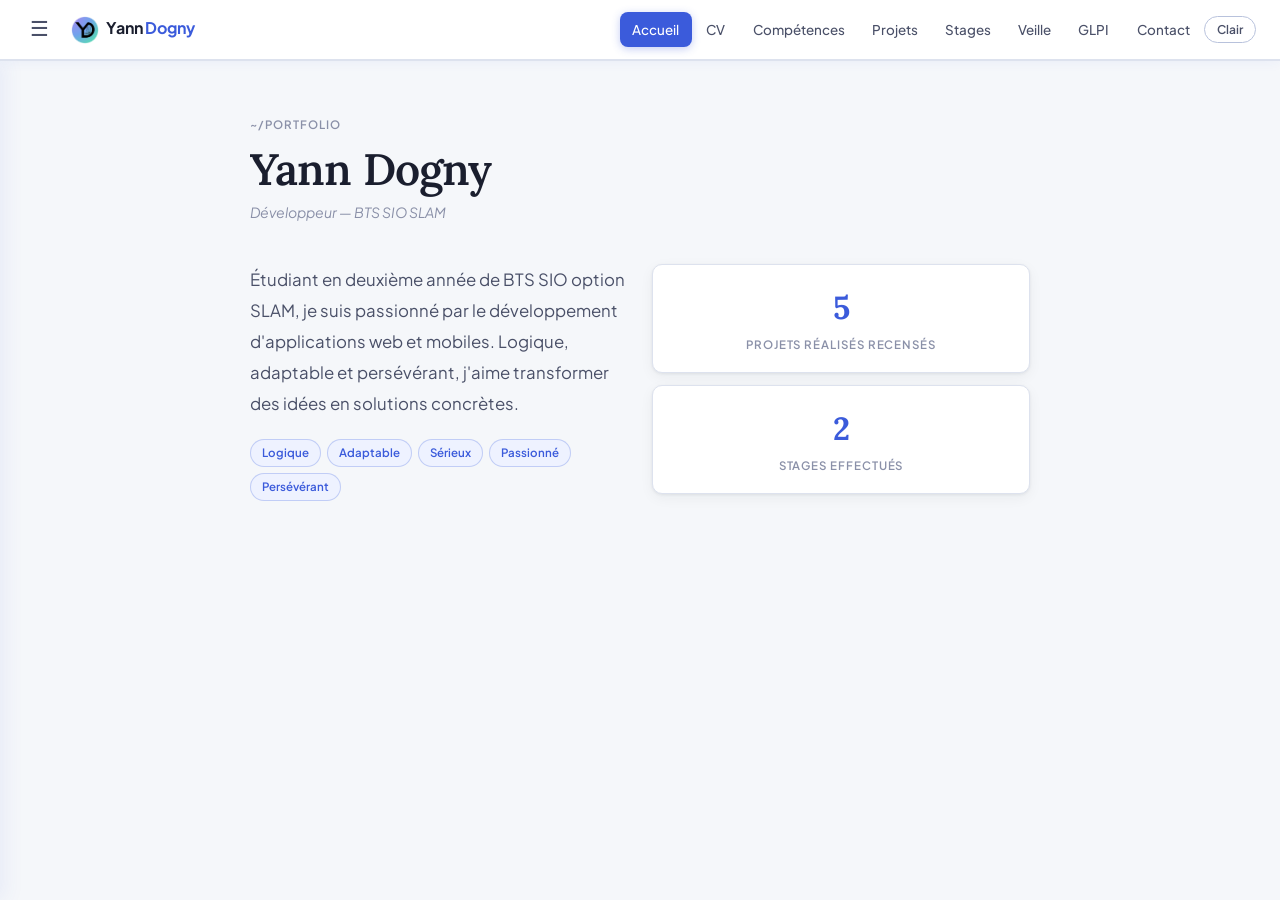
==== commit c2730c2f: "V_final" ====
--- a/index.html
+++ b/index.html
@@ -2,6 +2,7 @@
 <html lang="fr">
 <head>
   <meta charset="UTF-8"/>
+  <link rel="icon" type="image/png" href="image/Logo_YD.png"/>
   <meta name="viewport" content="width=device-width, initial-scale=1.0"/>
   <title>Portfolio Yann Dogny</title>
   <link rel="stylesheet" href="style.css"/>
@@ -12,7 +13,7 @@
 <!-- TOPBAR -->
 <header class="topbar">
   <button class="sidebar-toggle" onclick="toggleSidebar()" aria-label="Menu">☰</button>
-  <a href="index.html" class="topbar-brand">Yann <span>Dogny</span></a>
+  <a href="index.html" class="topbar-brand"><img src="image/Logo_YD.png" alt="YD" style="height:28px;width:28px;border-radius:50%;object-fit:cover;margin-right:7px;vertical-align:middle;flex-shrink:0"/>Yann <span>Dogny</span></a>
     <ul class="topbar-nav">
     <li><a href="index.html" class="active">Accueil</a></li>
     <li><a href="pages/cv.html" class="">CV</a></li>
@@ -33,6 +34,7 @@
 
 <!-- SIDEBAR DRAWER -->
 <nav class="sidebar" id="sidebar">
+  <div style="display:flex;align-items:center;gap:9px;padding:0.75rem 0.75rem 0.65rem;border-bottom:1px solid var(--border);margin-bottom:0.5rem"><img src="image/Logo_YD.png" alt="YD" style="height:34px;width:34px;border-radius:50%;object-fit:cover;flex-shrink:0"/><div><div style="font-size:0.875rem;font-weight:700;color:var(--ink);line-height:1.2">Yann Dogny</div><div style="font-size:0.68rem;color:var(--ink3)">BTS SIO SLAM</div></div></div>
     <div class="sidebar-section-label">Navigation</div>
   <a href="index.html" class="nav-link active">Accueil</a>
   <a href="pages/cv.html" class="nav-link">CV</a>
